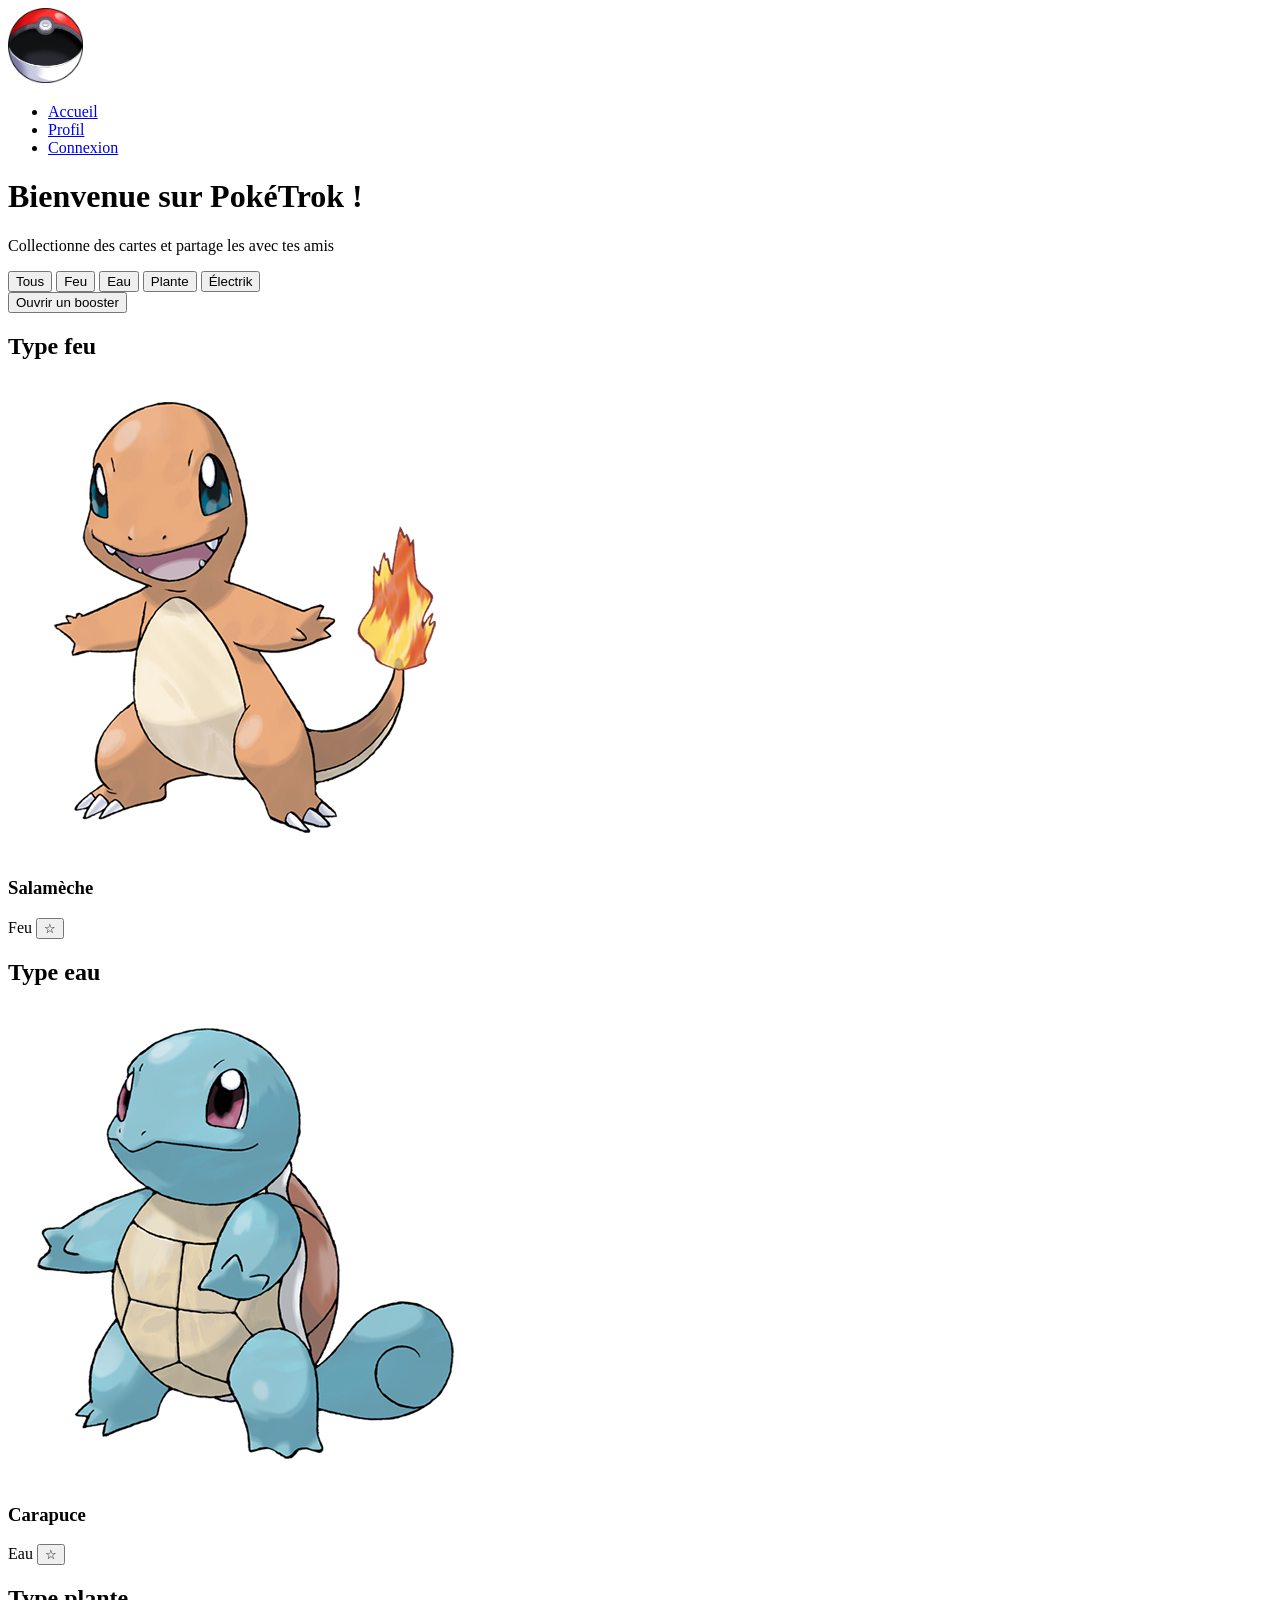
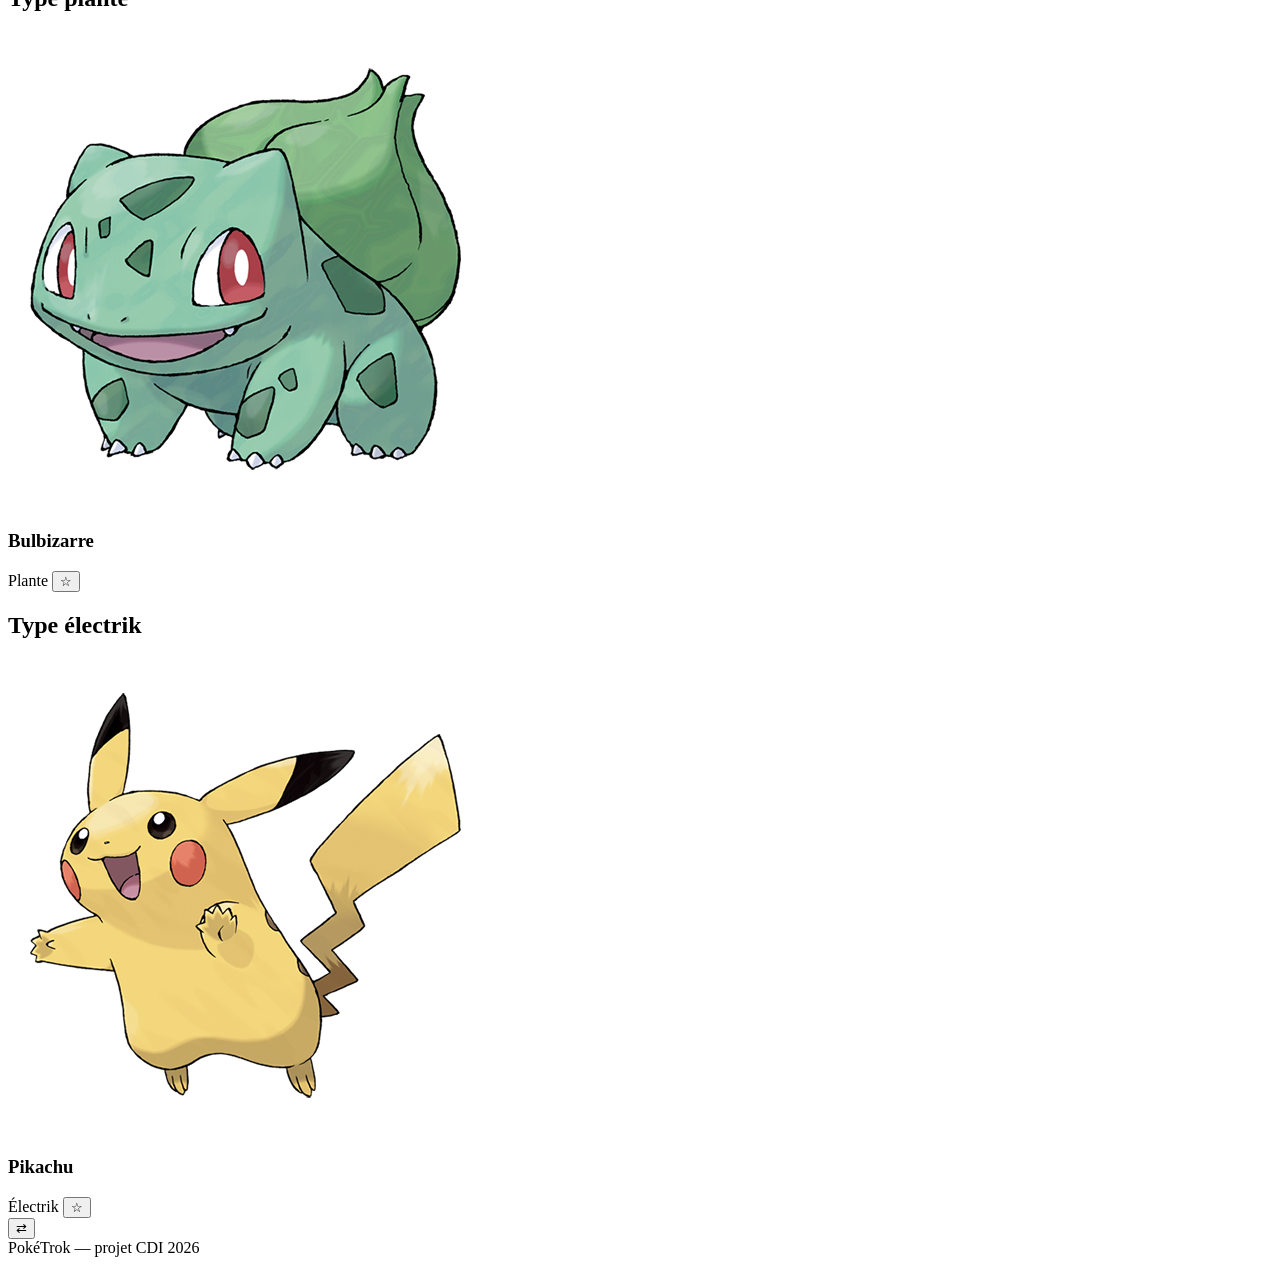
==== index.html @ 807985d8 "Page d'accueil : structure HTML validée W3C" ====
<!DOCTYPE html>
<html lang="fr">
    <head>
        <meta charset="UTF-8">
        <meta name="viewport" content="width=device-width, initial-scale=1">
        <title>PokéTrok - Accueil</title>
        <link rel="stylesheet" href="css/style.css">
    </head>
    <body>

        <!-- Header -->

        <header>
            <a href="index.html"><img class="logo" src="img/logo.png" alt="image pokéball"></a>
            <nav>
                <ul>
                    <li><a href="index.html">Accueil</a></li>
                    <li><a href="profil.html">Profil</a></li>
                    <li><a href="connexion.html">Connexion</a></li>
                </ul>
            </nav>
        </header>
        <main>
            <h1> Bienvenue sur PokéTrok !</h1>
            <p>Collectionne des cartes et partage les avec tes amis</p>

            <!-- Filtres -->

            <div>
                <div class="type">
                    <button>Tous</button>
                    <button data-type="feu">Feu</button>
                    <button data-type="eau">Eau</button>
                    <button data-type="plante">Plante</button>
                    <button data-type="électrik">Électrik</button>
                </div>
                <button class="booster">Ouvrir un booster</button>
            </div>             

            <!-- Section -->   

            <section>  
                <h2>Type feu</h2>
                <article class="carte" data-type="feu">
                    <img src="img/salameche.png" alt="salamèche">
                    <h3>Salamèche</h3>
                    <span class="badge">Feu</span>
                    <button class="favori">☆</button>
                </article>
            </section>
            <section>
                <h2>Type eau</h2>
                <article class="carte" data-type="eau">
                    <img src="img/carapuce.png" alt="carapuce">
                    <h3>Carapuce</h3>
                    <span class="badge">Eau</span>
                    <button class="favori">☆</button>
                </article>
            </section>
            <section>
                <h2>Type plante</h2>
                <article class="carte" data-type="plante">
                    <img src="img/bulbizarre.png" alt="bulbizarre">
                    <h3>Bulbizarre</h3>
                    <span class="badge">Plante</span>
                    <button class="favori">☆</button>
                </article>
            </section>
            <section>
                <h2>Type électrik</h2>
                <article class="carte" data-type="électrik">
                    <img src="img/pikachu.png" alt="pikachu">
                    <h3>Pikachu</h3>
                    <span class="badge">Électrik</span>
                    <button class="favori">☆</button>
                </article>
            </section>
            <button>⇄</button>
        </main>

        <!-- Footer -->
         
        <footer>
            PokéTrok — projet CDI 2026
        </footer>

        <script src="js/script.js"></script>
    </body>
</html>
---- css/style.css ----
.logo{
    height: 75px;
}
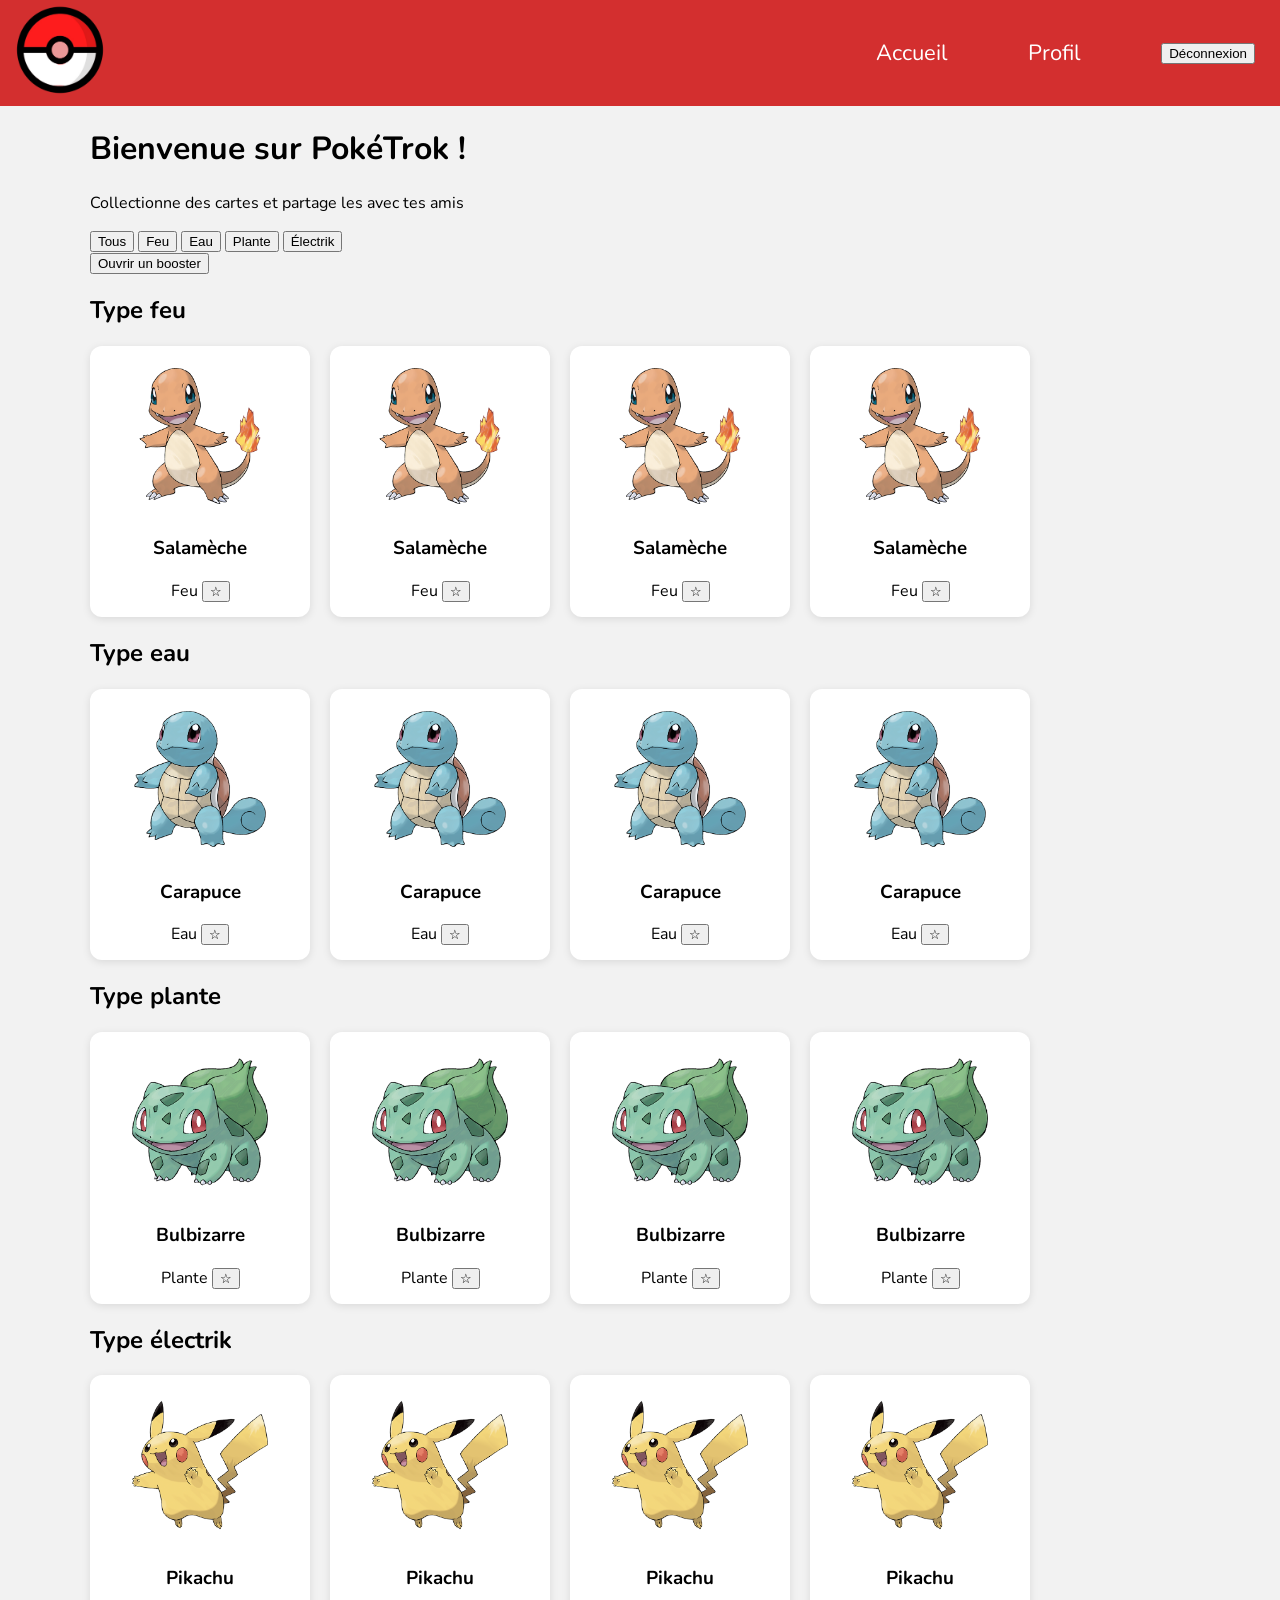
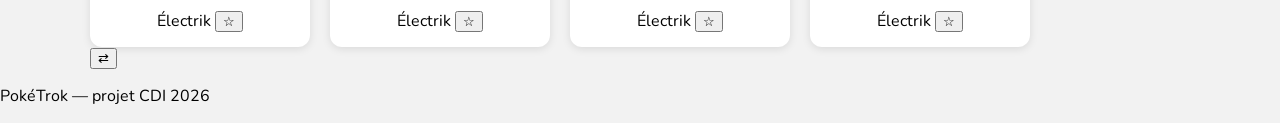
==== commit b6d71837: "CSS : badges et boutons" ====
--- a/index.html
+++ b/index.html
@@ -4,6 +4,9 @@
         <meta charset="UTF-8">
         <meta name="viewport" content="width=device-width, initial-scale=1">
         <title>PokéTrok - Accueil</title>
+        <link rel="preconnect" href="https://fonts.googleapis.com">
+        <link rel="preconnect" href="https://fonts.gstatic.com" crossorigin>
+        <link href="https://fonts.googleapis.com/css2?family=Nunito:ital,wght@0,200..1000;1,200..1000&display=swap" rel="stylesheet">
         <link rel="stylesheet" href="css/style.css">
     </head>
     <body>
@@ -11,13 +14,13 @@
         <!-- Header -->
 
         <header>
-            <a href="index.html"><img class="logo" src="img/logo.png" alt="image pokéball"></a>
+            <a href="index.html"><img class="logo" src="img/logo.png" alt="pokéball"></a>
             <nav>
                 <ul>
                     <li><a href="index.html">Accueil</a></li>
                     <li><a href="profil.html">Profil</a></li>
-                    <li><a href="connexion.html">Connexion</a></li>
                 </ul>
+                <button>Déconnexion</button>
             </nav>
         </header>
         <main>
@@ -32,7 +35,7 @@
                     <button data-type="feu">Feu</button>
                     <button data-type="eau">Eau</button>
                     <button data-type="plante">Plante</button>
-                    <button data-type="électrik">Électrik</button>
+                    <button data-type="electrik">Électrik</button>
                 </div>
                 <button class="booster">Ouvrir un booster</button>
             </div>             
@@ -41,47 +44,129 @@
 
             <section>  
                 <h2>Type feu</h2>
-                <article class="carte" data-type="feu">
-                    <img src="img/salameche.png" alt="salamèche">
-                    <h3>Salamèche</h3>
-                    <span class="badge">Feu</span>
-                    <button class="favori">☆</button>
-                </article>
+                <div class="grille">
+                    <article class="carte" data-type="feu">
+                        <img src="img/salameche.png" alt="salamèche">
+                        <h3>Salamèche</h3>
+                        <span class="badge">Feu</span>
+                        <button class="favori">☆</button>
+                    </article>
+                     <article class="carte" data-type="feu">
+                        <img src="img/salameche.png" alt="salamèche">
+                        <h3>Salamèche</h3>
+                        <span class="badge">Feu</span>
+                        <button class="favori">☆</button>
+                    </article>
+                     <article class="carte" data-type="feu">
+                        <img src="img/salameche.png" alt="salamèche">
+                        <h3>Salamèche</h3>
+                        <span class="badge">Feu</span>
+                        <button class="favori">☆</button>
+                    </article>
+                     <article class="carte" data-type="feu">
+                        <img src="img/salameche.png" alt="salamèche">
+                        <h3>Salamèche</h3>
+                        <span class="badge">Feu</span>
+                        <button class="favori">☆</button>
+                    </article>
+             
+                </div>
             </section>
             <section>
                 <h2>Type eau</h2>
-                <article class="carte" data-type="eau">
-                    <img src="img/carapuce.png" alt="carapuce">
-                    <h3>Carapuce</h3>
-                    <span class="badge">Eau</span>
-                    <button class="favori">☆</button>
-                </article>
+                <div class="grille">
+                    <article class="carte" data-type="eau">
+                        <img src="img/carapuce.png" alt="carapuce">
+                        <h3>Carapuce</h3>
+                        <span class="badge">Eau</span>
+                        <button class="favori">☆</button>
+                    </article>
+                     <article class="carte" data-type="eau">
+                        <img src="img/carapuce.png" alt="carapuce">
+                        <h3>Carapuce</h3>
+                        <span class="badge">Eau</span>
+                        <button class="favori">☆</button>
+                    </article>
+                     <article class="carte" data-type="eau">
+                        <img src="img/carapuce.png" alt="carapuce">
+                        <h3>Carapuce</h3>
+                        <span class="badge">Eau</span>
+                        <button class="favori">☆</button>
+                    </article>
+                     <article class="carte" data-type="eau">
+                        <img src="img/carapuce.png" alt="carapuce">
+                        <h3>Carapuce</h3>
+                        <span class="badge">Eau</span>
+                        <button class="favori">☆</button>
+                    </article>
+                </div>
             </section>
             <section>
                 <h2>Type plante</h2>
-                <article class="carte" data-type="plante">
-                    <img src="img/bulbizarre.png" alt="bulbizarre">
-                    <h3>Bulbizarre</h3>
-                    <span class="badge">Plante</span>
-                    <button class="favori">☆</button>
-                </article>
+                <div class="grille">
+                    <article class="carte" data-type="plante">
+                        <img src="img/bulbizarre.png" alt="bulbizarre">
+                        <h3>Bulbizarre</h3>
+                        <span class="badge">Plante</span>
+                        <button class="favori">☆</button>
+                    </article>
+                        <article class="carte" data-type="plante">
+                        <img src="img/bulbizarre.png" alt="bulbizarre">
+                        <h3>Bulbizarre</h3>
+                        <span class="badge">Plante</span>
+                        <button class="favori">☆</button>
+                    </article>
+                        <article class="carte" data-type="plante">
+                        <img src="img/bulbizarre.png" alt="bulbizarre">
+                        <h3>Bulbizarre</h3>
+                        <span class="badge">Plante</span>
+                        <button class="favori">☆</button>
+                    </article>
+                        <article class="carte" data-type="plante">
+                        <img src="img/bulbizarre.png" alt="bulbizarre">
+                        <h3>Bulbizarre</h3>
+                        <span class="badge">Plante</span>
+                        <button class="favori">☆</button>
+                    </article>
+                </div>
             </section>
             <section>
                 <h2>Type électrik</h2>
-                <article class="carte" data-type="électrik">
-                    <img src="img/pikachu.png" alt="pikachu">
-                    <h3>Pikachu</h3>
-                    <span class="badge">Électrik</span>
-                    <button class="favori">☆</button>
-                </article>
+                <div class="grille">
+                    <article class="carte" data-type="electrik">
+                        <img src="img/pikachu.png" alt="pikachu">
+                        <h3>Pikachu</h3>
+                        <span class="badge">Électrik</span>
+                        <button class="favori">☆</button>
+                    </article>
+                        <article class="carte" data-type="electrik">
+                        <img src="img/pikachu.png" alt="pikachu">
+                        <h3>Pikachu</h3>
+                        <span class="badge">Électrik</span>
+                        <button class="favori">☆</button>
+                    </article>
+                        <article class="carte" data-type="electrik">
+                        <img src="img/pikachu.png" alt="pikachu">
+                        <h3>Pikachu</h3>
+                        <span class="badge">Électrik</span>
+                        <button class="favori">☆</button>
+                    </article>
+                        <article class="carte" data-type="electrik">
+                        <img src="img/pikachu.png" alt="pikachu">
+                        <h3>Pikachu</h3>
+                        <span class="badge">Électrik</span>
+                        <button class="favori">☆</button>
+                    </article>
+                
+                </div>
             </section>
-            <button>⇄</button>
+            <button class="bouton-echange">⇄</button>
         </main>
 
         <!-- Footer -->
-         
+
         <footer>
-            PokéTrok — projet CDI 2026
+            <p>PokéTrok — projet CDI 2026</p>
         </footer>
 
         <script src="js/script.js"></script>
--- a/css/style.css
+++ b/css/style.css
@@ -1,3 +1,8 @@
-.logo{
-    height: 75px;
-}+@import url("variables.css");
+@import url("base.css");
+@import url("header.css");
+@import url("carte.css");
+@import url("formulaires.css");
+@import url("footer.css");
+
+
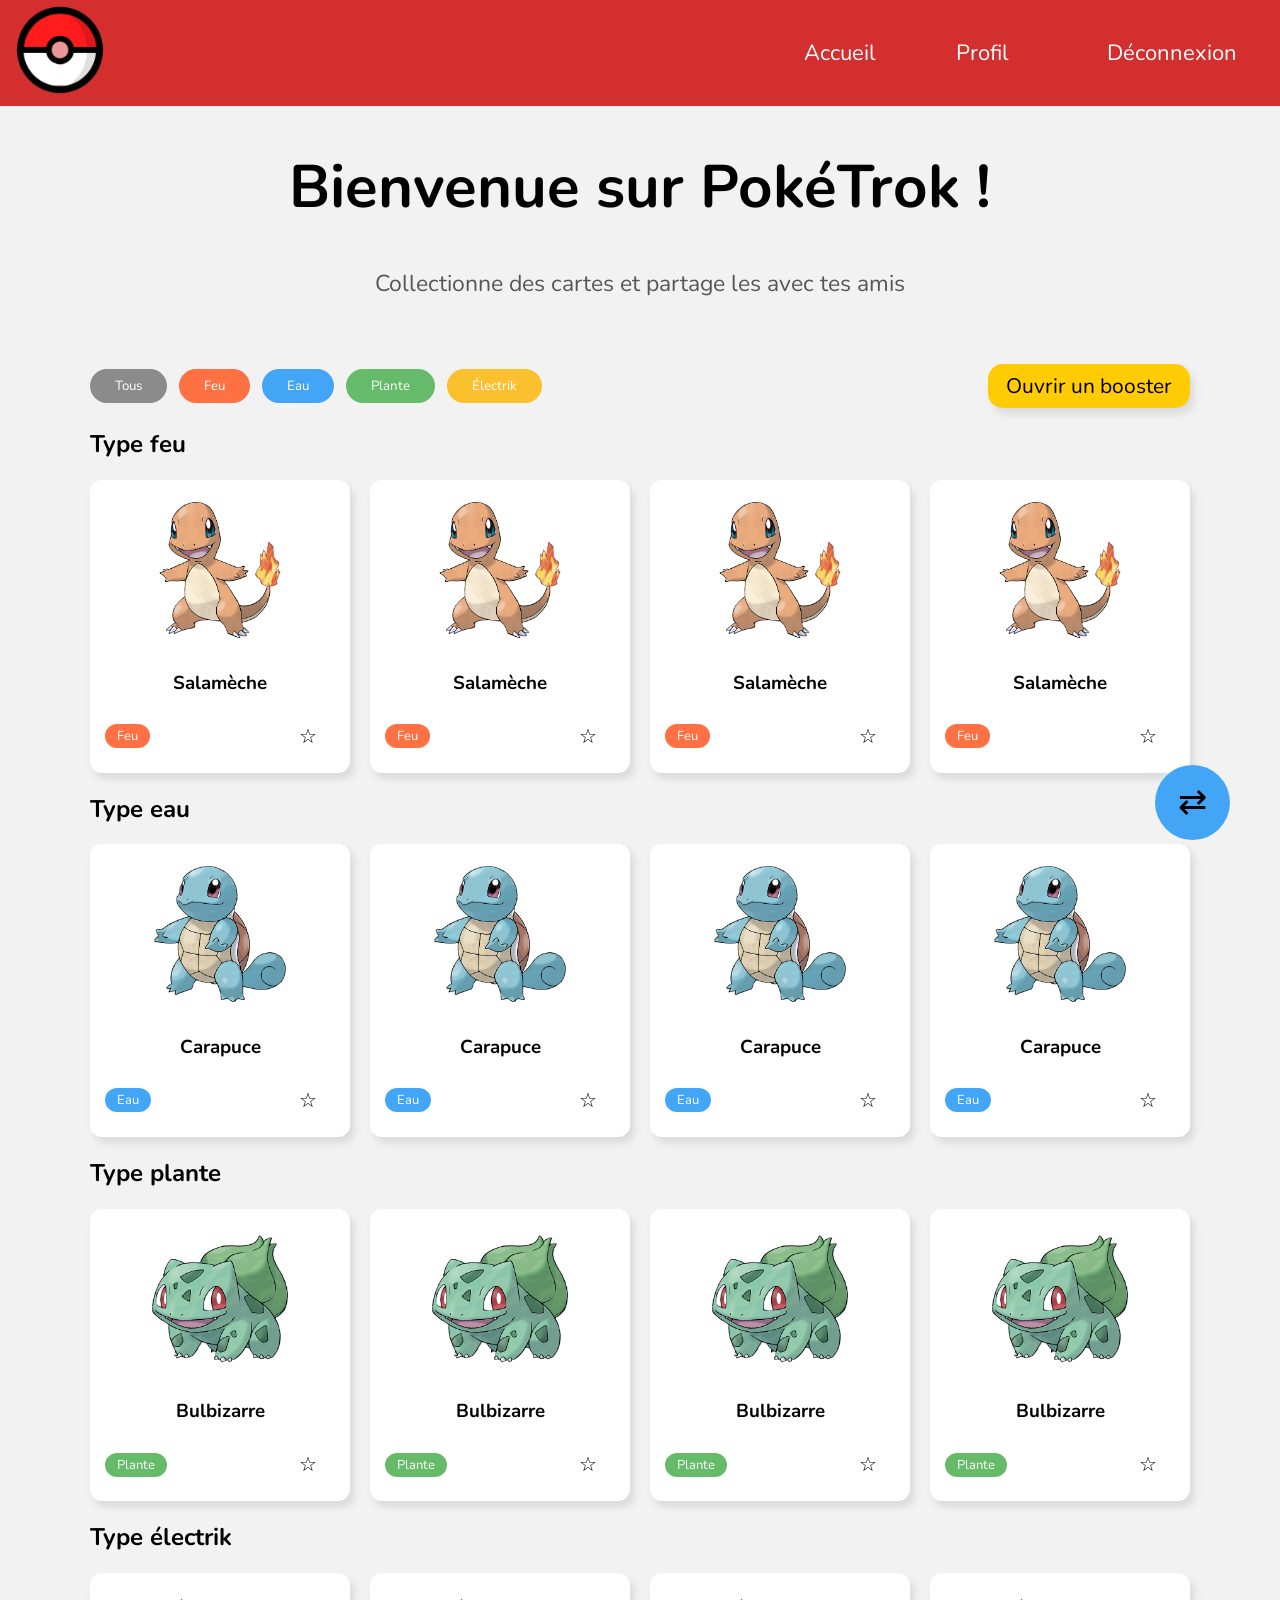
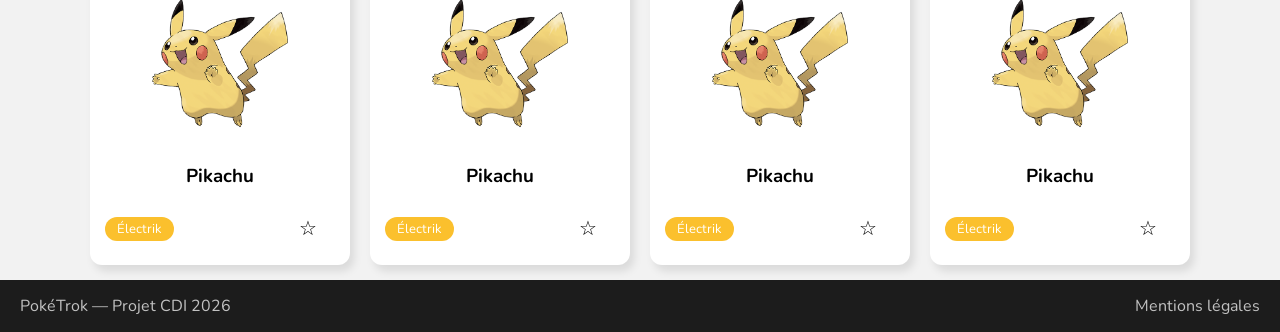
==== commit 261f17a8: "CSS : fiche carte détail" ====
--- a/index.html
+++ b/index.html
@@ -24,12 +24,14 @@
             </nav>
         </header>
         <main>
-            <h1> Bienvenue sur PokéTrok !</h1>
-            <p>Collectionne des cartes et partage les avec tes amis</p>
+            <div class="titre">
+                <h1> Bienvenue sur PokéTrok !</h1>
+                <p>Collectionne des cartes et partage les avec tes amis</p>
+            </div>
 
             <!-- Filtres -->
 
-            <div>
+            <div class="barre-action">
                 <div class="type">
                     <button>Tous</button>
                     <button data-type="feu">Feu</button>
@@ -48,26 +50,34 @@
                     <article class="carte" data-type="feu">
                         <img src="img/salameche.png" alt="salamèche">
                         <h3>Salamèche</h3>
-                        <span class="badge">Feu</span>
-                        <button class="favori">☆</button>
+                        <div class="detail-carte">
+                            <span class="badge">Feu</span>
+                            <button class="favori">☆</button>
+                        </div>
                     </article>
                      <article class="carte" data-type="feu">
                         <img src="img/salameche.png" alt="salamèche">
                         <h3>Salamèche</h3>
-                        <span class="badge">Feu</span>
-                        <button class="favori">☆</button>
+                        <div class="detail-carte">
+                            <span class="badge">Feu</span>
+                            <button class="favori">☆</button>
+                        </div>
                     </article>
                      <article class="carte" data-type="feu">
                         <img src="img/salameche.png" alt="salamèche">
                         <h3>Salamèche</h3>
-                        <span class="badge">Feu</span>
-                        <button class="favori">☆</button>
+                        <div class="detail-carte">
+                            <span class="badge">Feu</span>
+                            <button class="favori">☆</button>
+                        </div>
                     </article>
                      <article class="carte" data-type="feu">
                         <img src="img/salameche.png" alt="salamèche">
                         <h3>Salamèche</h3>
-                        <span class="badge">Feu</span>
-                        <button class="favori">☆</button>
+                        <div class="detail-carte">
+                            <span class="badge">Feu</span>
+                            <button class="favori">☆</button>
+                        </div>
                     </article>
              
                 </div>
@@ -78,26 +88,34 @@
                     <article class="carte" data-type="eau">
                         <img src="img/carapuce.png" alt="carapuce">
                         <h3>Carapuce</h3>
-                        <span class="badge">Eau</span>
-                        <button class="favori">☆</button>
+                        <div class="detail-carte">
+                            <span class="badge">Eau</span>
+                            <button class="favori">☆</button>
+                        </div>
                     </article>
                      <article class="carte" data-type="eau">
                         <img src="img/carapuce.png" alt="carapuce">
                         <h3>Carapuce</h3>
-                        <span class="badge">Eau</span>
-                        <button class="favori">☆</button>
+                        <div class="detail-carte">
+                            <span class="badge">Eau</span>
+                            <button class="favori">☆</button>
+                        </div>
                     </article>
                      <article class="carte" data-type="eau">
                         <img src="img/carapuce.png" alt="carapuce">
                         <h3>Carapuce</h3>
-                        <span class="badge">Eau</span>
-                        <button class="favori">☆</button>
+                        <div class="detail-carte">
+                            <span class="badge">Eau</span>
+                            <button class="favori">☆</button>
+                        </div>
                     </article>
                      <article class="carte" data-type="eau">
                         <img src="img/carapuce.png" alt="carapuce">
                         <h3>Carapuce</h3>
-                        <span class="badge">Eau</span>
-                        <button class="favori">☆</button>
+                        <div class="detail-carte">
+                            <span class="badge">Eau</span>
+                            <button class="favori">☆</button>
+                        </div>
                     </article>
                 </div>
             </section>
@@ -107,26 +125,34 @@
                     <article class="carte" data-type="plante">
                         <img src="img/bulbizarre.png" alt="bulbizarre">
                         <h3>Bulbizarre</h3>
-                        <span class="badge">Plante</span>
-                        <button class="favori">☆</button>
+                        <div class="detail-carte">
+                            <span class="badge">Plante</span>
+                            <button class="favori">☆</button>
+                        </div>
                     </article>
                         <article class="carte" data-type="plante">
                         <img src="img/bulbizarre.png" alt="bulbizarre">
                         <h3>Bulbizarre</h3>
-                        <span class="badge">Plante</span>
-                        <button class="favori">☆</button>
+                        <div class="detail-carte">
+                            <span class="badge">Plante</span>
+                            <button class="favori">☆</button>
+                        </div>
                     </article>
                         <article class="carte" data-type="plante">
                         <img src="img/bulbizarre.png" alt="bulbizarre">
                         <h3>Bulbizarre</h3>
-                        <span class="badge">Plante</span>
-                        <button class="favori">☆</button>
+                        <div class="detail-carte">
+                            <span class="badge">Plante</span>
+                            <button class="favori">☆</button>
+                        </div>
                     </article>
                         <article class="carte" data-type="plante">
                         <img src="img/bulbizarre.png" alt="bulbizarre">
                         <h3>Bulbizarre</h3>
-                        <span class="badge">Plante</span>
-                        <button class="favori">☆</button>
+                        <div class="detail-carte">
+                            <span class="badge">Plante</span>
+                            <button class="favori">☆</button>
+                        </div>
                     </article>
                 </div>
             </section>
@@ -136,26 +162,34 @@
                     <article class="carte" data-type="electrik">
                         <img src="img/pikachu.png" alt="pikachu">
                         <h3>Pikachu</h3>
-                        <span class="badge">Électrik</span>
-                        <button class="favori">☆</button>
+                        <div class="detail-carte">
+                            <span class="badge">Électrik</span>
+                            <button class="favori">☆</button>
+                        </div>
                     </article>
                         <article class="carte" data-type="electrik">
                         <img src="img/pikachu.png" alt="pikachu">
                         <h3>Pikachu</h3>
-                        <span class="badge">Électrik</span>
-                        <button class="favori">☆</button>
+                        <div class="detail-carte">
+                            <span class="badge">Électrik</span>
+                            <button class="favori">☆</button>
+                        </div>
                     </article>
                         <article class="carte" data-type="electrik">
                         <img src="img/pikachu.png" alt="pikachu">
                         <h3>Pikachu</h3>
-                        <span class="badge">Électrik</span>
-                        <button class="favori">☆</button>
+                        <div class="detail-carte">
+                            <span class="badge">Électrik</span>
+                            <button class="favori">☆</button>
+                        </div>
                     </article>
                         <article class="carte" data-type="electrik">
                         <img src="img/pikachu.png" alt="pikachu">
                         <h3>Pikachu</h3>
-                        <span class="badge">Électrik</span>
-                        <button class="favori">☆</button>
+                        <div class="detail-carte">
+                            <span class="badge">Électrik</span>
+                            <button class="favori">☆</button>
+                        </div>
                     </article>
                 
                 </div>
@@ -166,7 +200,8 @@
         <!-- Footer -->
 
         <footer>
-            <p>PokéTrok — projet CDI 2026</p>
+            <p>PokéTrok — Projet CDI 2026</p>
+            <a href="#">Mentions légales</a>
         </footer>
 
         <script src="js/script.js"></script>
--- a/css/style.css
+++ b/css/style.css
@@ -4,5 +4,6 @@
 @import url("carte.css");
 @import url("formulaires.css");
 @import url("footer.css");
-
-
+@import url("boutons.css");
+@import url("titre.css");
+@import url("fiche.css");
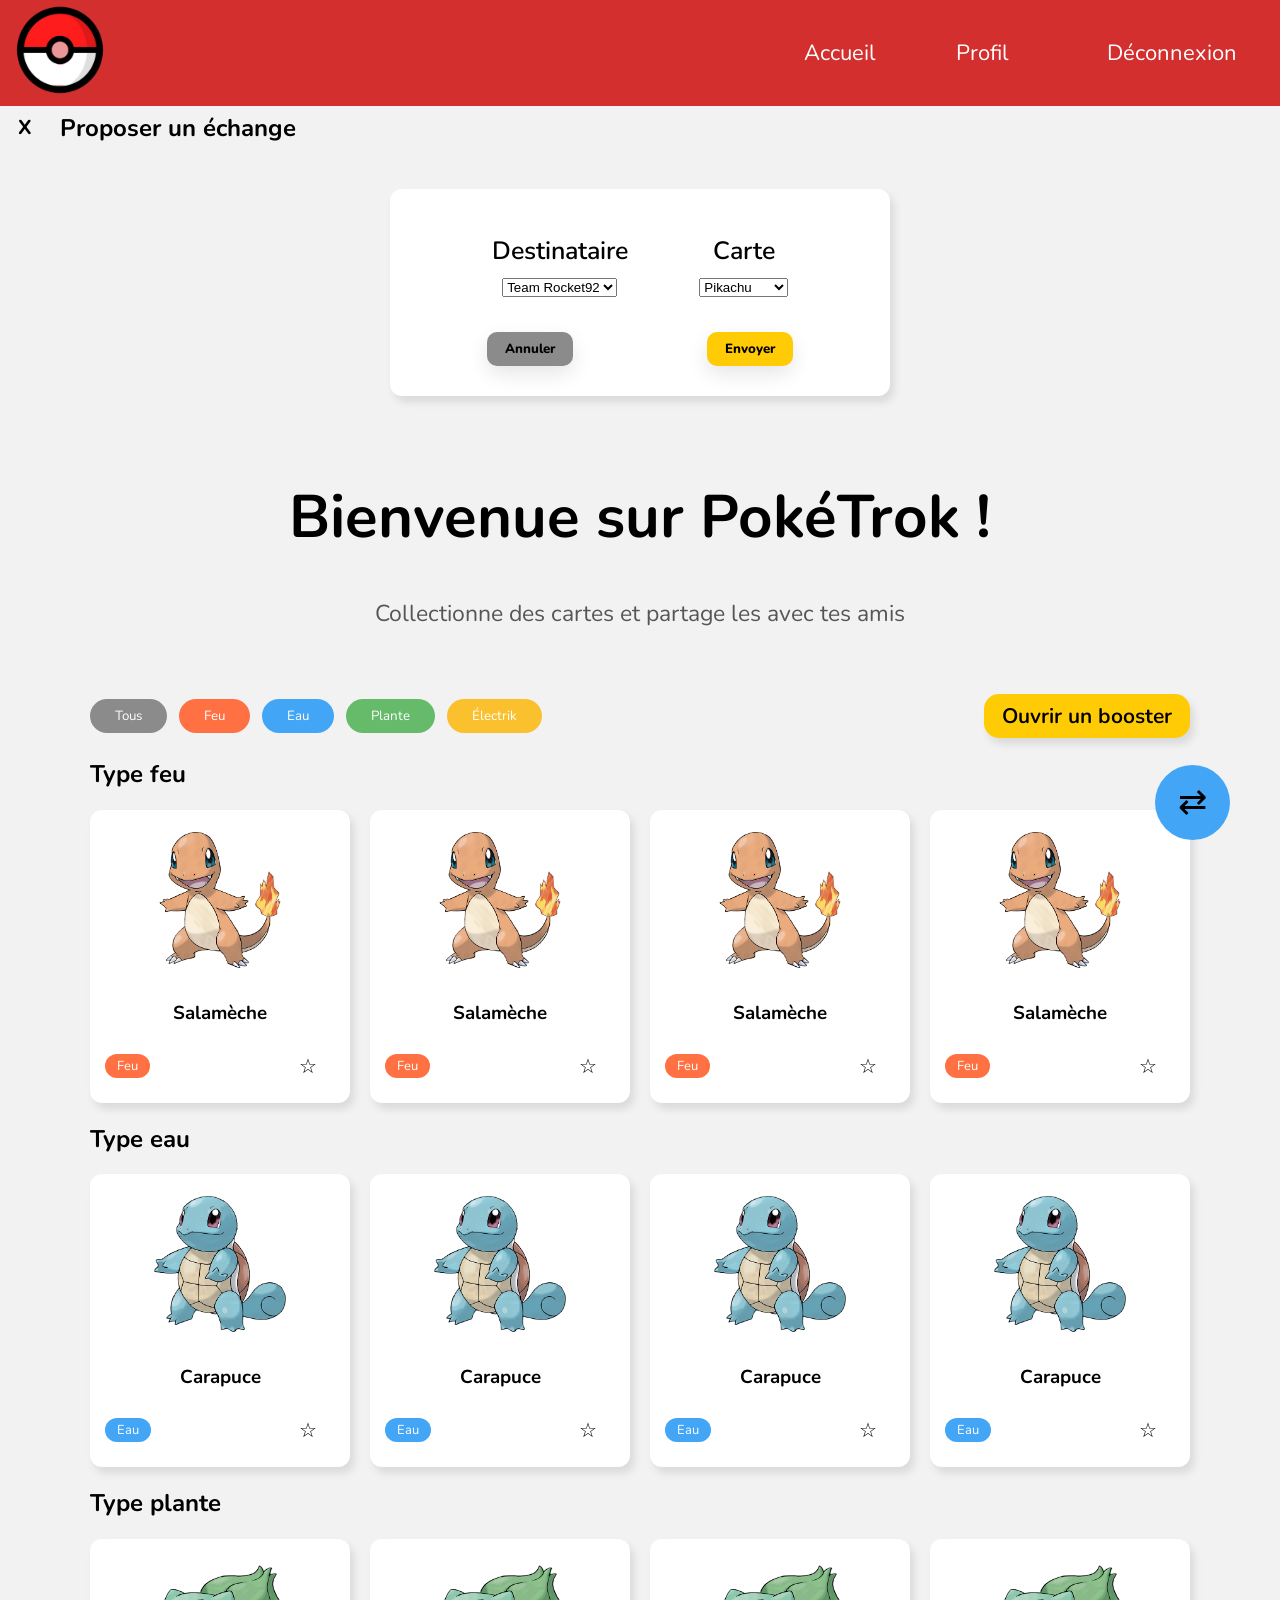
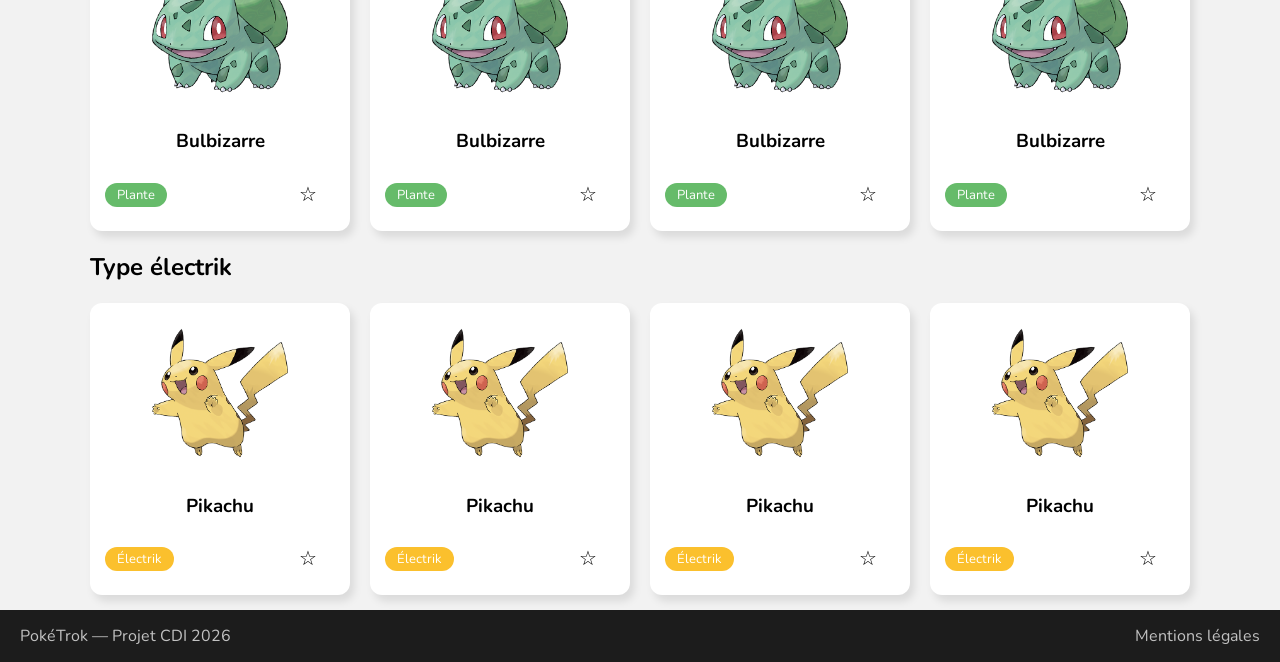
==== commit b97501c9: "Modale d'échange : structure et style" ====
--- a/index.html
+++ b/index.html
@@ -23,6 +23,36 @@
                 <button>Déconnexion</button>
             </nav>
         </header>
+        <div class="modale-overlay">
+            <div class="modale">
+                <div class="header-modale">
+                    <button class="fermer-modale">X</button>
+                    <h2>Proposer un échange</h2>
+                </div>
+                <form action="#" method="post">
+                    <div class="content-modale">
+                        <div class="select-destinataire">
+                            <label for="destinataire">Destinataire</label>
+                            <select name="destinataire" id="destinataire">
+                                <option value="team-rocket92">Team Rocket92</option>
+                                <option value="dracaufeudu78">Dracaufeudu78</option>    
+                            </select>
+                        </div>    
+                        <div class="select-carte">
+                            <label for="carte">Carte</label>
+                            <select name="carte" id="carte">
+                                <option value="pikachu">Pikachu</option>
+                                <option value="salameche">Salamèche</option>
+                            </select>
+                        </div>
+                    </div>    
+                    <div class="decision-envoi">
+                        <button type="button" class="annuler-envoi">Annuler</button>
+                        <button type="submit" class="envoyer">Envoyer</button>
+                    </div>
+                </form>
+            </div>
+        </div>
         <main>
             <div class="titre">
                 <h1> Bienvenue sur PokéTrok !</h1>
--- a/css/style.css
+++ b/css/style.css
@@ -7,3 +7,5 @@
 @import url("boutons.css");
 @import url("titre.css");
 @import url("fiche.css");
+@import url("profil.css");
+@import url("modale.css");
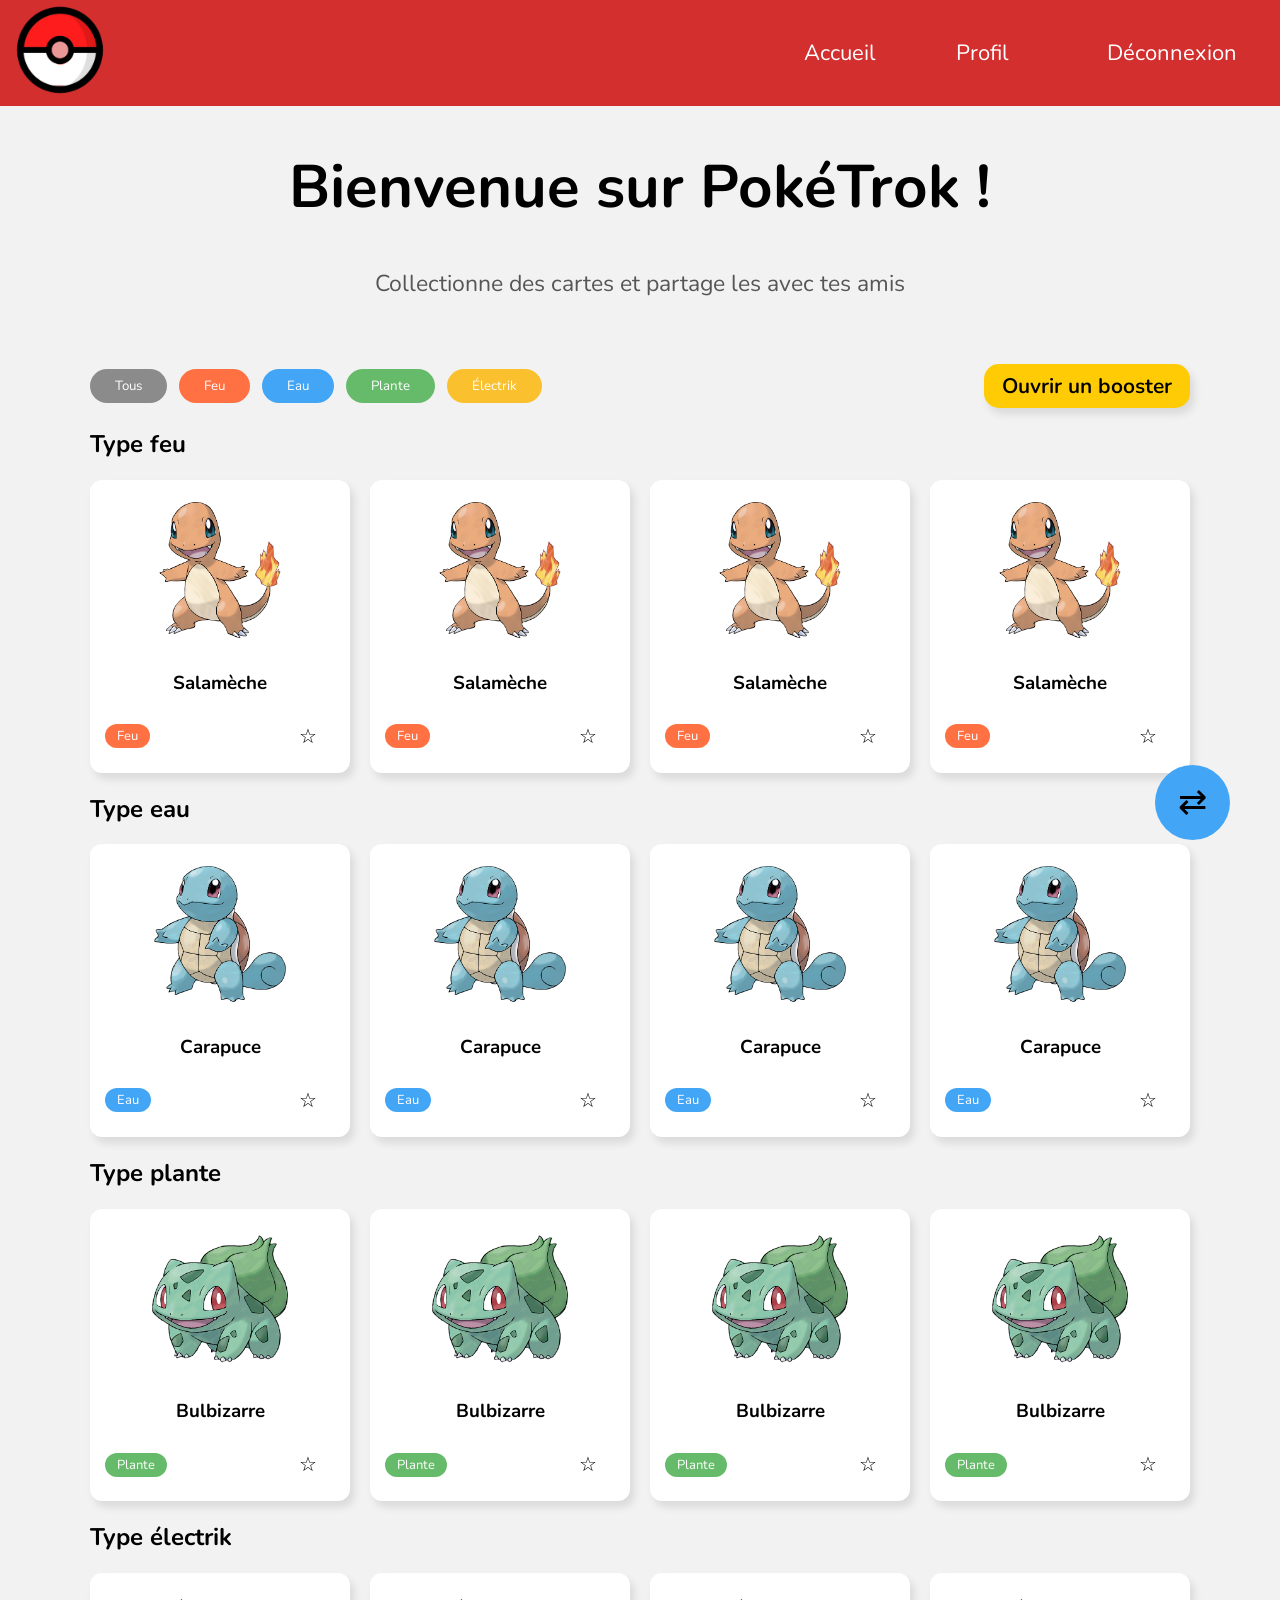
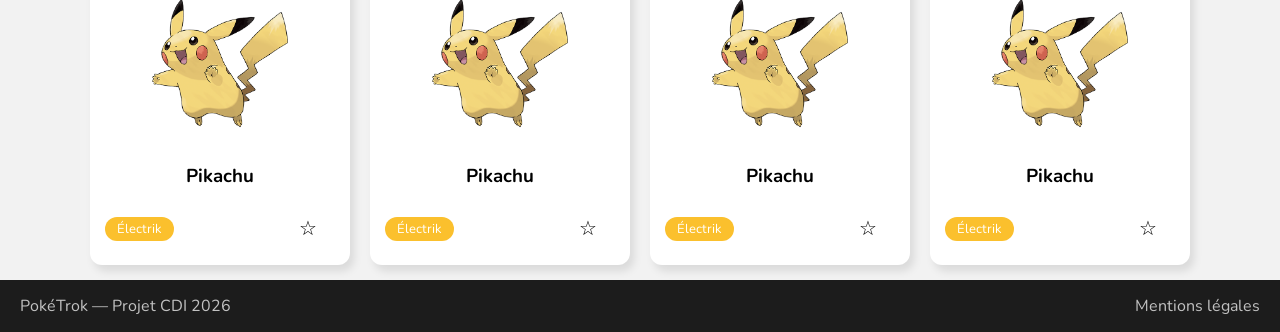
==== commit f3505b25: "JS : localStorage sur l'e-mail de connexion" ====
--- a/index.html
+++ b/index.html
@@ -74,7 +74,7 @@
 
             <!-- Section -->   
 
-            <section>  
+            <section data-type="feu">  
                 <h2>Type feu</h2>
                 <div class="grille">
                     <article class="carte" data-type="feu">
@@ -112,7 +112,7 @@
              
                 </div>
             </section>
-            <section>
+            <section data-type="eau">  
                 <h2>Type eau</h2>
                 <div class="grille">
                     <article class="carte" data-type="eau">
@@ -149,7 +149,7 @@
                     </article>
                 </div>
             </section>
-            <section>
+            <section data-type="plante">  
                 <h2>Type plante</h2>
                 <div class="grille">
                     <article class="carte" data-type="plante">
@@ -186,7 +186,7 @@
                     </article>
                 </div>
             </section>
-            <section>
+            <section data-type="electrik">  
                 <h2>Type électrik</h2>
                 <div class="grille">
                     <article class="carte" data-type="electrik">
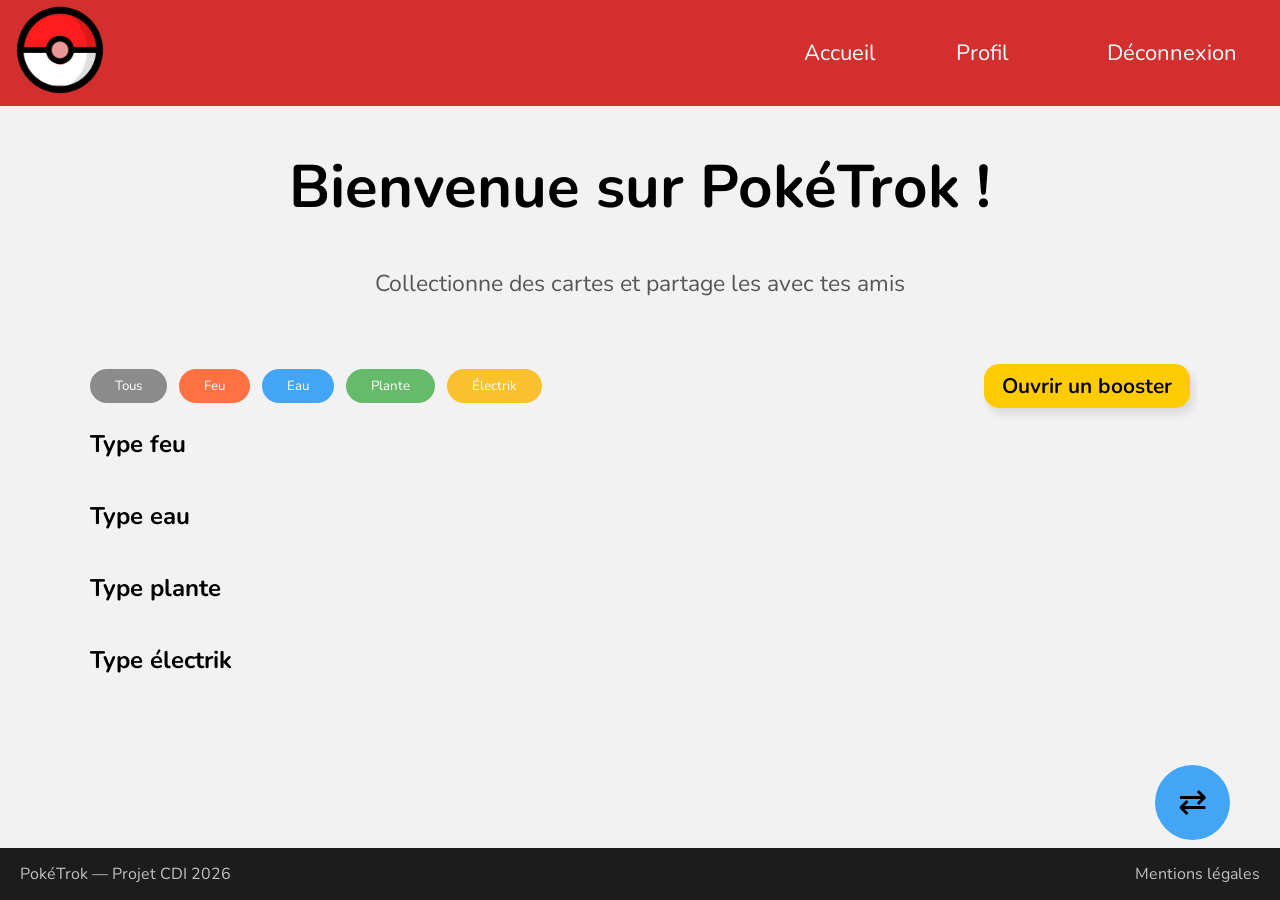
==== commit e5b43e29: "JS : cartes générées depuis PokéAPI + favoris dynamiques" ====
--- a/index.html
+++ b/index.html
@@ -77,151 +77,29 @@
             <section data-type="feu">  
                 <h2>Type feu</h2>
                 <div class="grille">
-                    <article class="carte" data-type="feu">
-                        <img src="img/salameche.png" alt="salamèche">
-                        <h3>Salamèche</h3>
-                        <div class="detail-carte">
-                            <span class="badge">Feu</span>
-                            <button class="favori">☆</button>
-                        </div>
-                    </article>
-                     <article class="carte" data-type="feu">
-                        <img src="img/salameche.png" alt="salamèche">
-                        <h3>Salamèche</h3>
-                        <div class="detail-carte">
-                            <span class="badge">Feu</span>
-                            <button class="favori">☆</button>
-                        </div>
-                    </article>
-                     <article class="carte" data-type="feu">
-                        <img src="img/salameche.png" alt="salamèche">
-                        <h3>Salamèche</h3>
-                        <div class="detail-carte">
-                            <span class="badge">Feu</span>
-                            <button class="favori">☆</button>
-                        </div>
-                    </article>
-                     <article class="carte" data-type="feu">
-                        <img src="img/salameche.png" alt="salamèche">
-                        <h3>Salamèche</h3>
-                        <div class="detail-carte">
-                            <span class="badge">Feu</span>
-                            <button class="favori">☆</button>
-                        </div>
-                    </article>
+                    
              
                 </div>
             </section>
             <section data-type="eau">  
                 <h2>Type eau</h2>
                 <div class="grille">
-                    <article class="carte" data-type="eau">
-                        <img src="img/carapuce.png" alt="carapuce">
-                        <h3>Carapuce</h3>
-                        <div class="detail-carte">
-                            <span class="badge">Eau</span>
-                            <button class="favori">☆</button>
-                        </div>
-                    </article>
-                     <article class="carte" data-type="eau">
-                        <img src="img/carapuce.png" alt="carapuce">
-                        <h3>Carapuce</h3>
-                        <div class="detail-carte">
-                            <span class="badge">Eau</span>
-                            <button class="favori">☆</button>
-                        </div>
-                    </article>
-                     <article class="carte" data-type="eau">
-                        <img src="img/carapuce.png" alt="carapuce">
-                        <h3>Carapuce</h3>
-                        <div class="detail-carte">
-                            <span class="badge">Eau</span>
-                            <button class="favori">☆</button>
-                        </div>
-                    </article>
-                     <article class="carte" data-type="eau">
-                        <img src="img/carapuce.png" alt="carapuce">
-                        <h3>Carapuce</h3>
-                        <div class="detail-carte">
-                            <span class="badge">Eau</span>
-                            <button class="favori">☆</button>
-                        </div>
-                    </article>
+                    
+
                 </div>
             </section>
             <section data-type="plante">  
                 <h2>Type plante</h2>
                 <div class="grille">
-                    <article class="carte" data-type="plante">
-                        <img src="img/bulbizarre.png" alt="bulbizarre">
-                        <h3>Bulbizarre</h3>
-                        <div class="detail-carte">
-                            <span class="badge">Plante</span>
-                            <button class="favori">☆</button>
-                        </div>
-                    </article>
-                        <article class="carte" data-type="plante">
-                        <img src="img/bulbizarre.png" alt="bulbizarre">
-                        <h3>Bulbizarre</h3>
-                        <div class="detail-carte">
-                            <span class="badge">Plante</span>
-                            <button class="favori">☆</button>
-                        </div>
-                    </article>
-                        <article class="carte" data-type="plante">
-                        <img src="img/bulbizarre.png" alt="bulbizarre">
-                        <h3>Bulbizarre</h3>
-                        <div class="detail-carte">
-                            <span class="badge">Plante</span>
-                            <button class="favori">☆</button>
-                        </div>
-                    </article>
-                        <article class="carte" data-type="plante">
-                        <img src="img/bulbizarre.png" alt="bulbizarre">
-                        <h3>Bulbizarre</h3>
-                        <div class="detail-carte">
-                            <span class="badge">Plante</span>
-                            <button class="favori">☆</button>
-                        </div>
-                    </article>
+                    
+
                 </div>
             </section>
             <section data-type="electrik">  
                 <h2>Type électrik</h2>
                 <div class="grille">
-                    <article class="carte" data-type="electrik">
-                        <img src="img/pikachu.png" alt="pikachu">
-                        <h3>Pikachu</h3>
-                        <div class="detail-carte">
-                            <span class="badge">Électrik</span>
-                            <button class="favori">☆</button>
-                        </div>
-                    </article>
-                        <article class="carte" data-type="electrik">
-                        <img src="img/pikachu.png" alt="pikachu">
-                        <h3>Pikachu</h3>
-                        <div class="detail-carte">
-                            <span class="badge">Électrik</span>
-                            <button class="favori">☆</button>
-                        </div>
-                    </article>
-                        <article class="carte" data-type="electrik">
-                        <img src="img/pikachu.png" alt="pikachu">
-                        <h3>Pikachu</h3>
-                        <div class="detail-carte">
-                            <span class="badge">Électrik</span>
-                            <button class="favori">☆</button>
-                        </div>
-                    </article>
-                        <article class="carte" data-type="electrik">
-                        <img src="img/pikachu.png" alt="pikachu">
-                        <h3>Pikachu</h3>
-                        <div class="detail-carte">
-                            <span class="badge">Électrik</span>
-                            <button class="favori">☆</button>
-                        </div>
-                    </article>
                 
+                    
                 </div>
             </section>
             <button class="bouton-echange">⇄</button>
